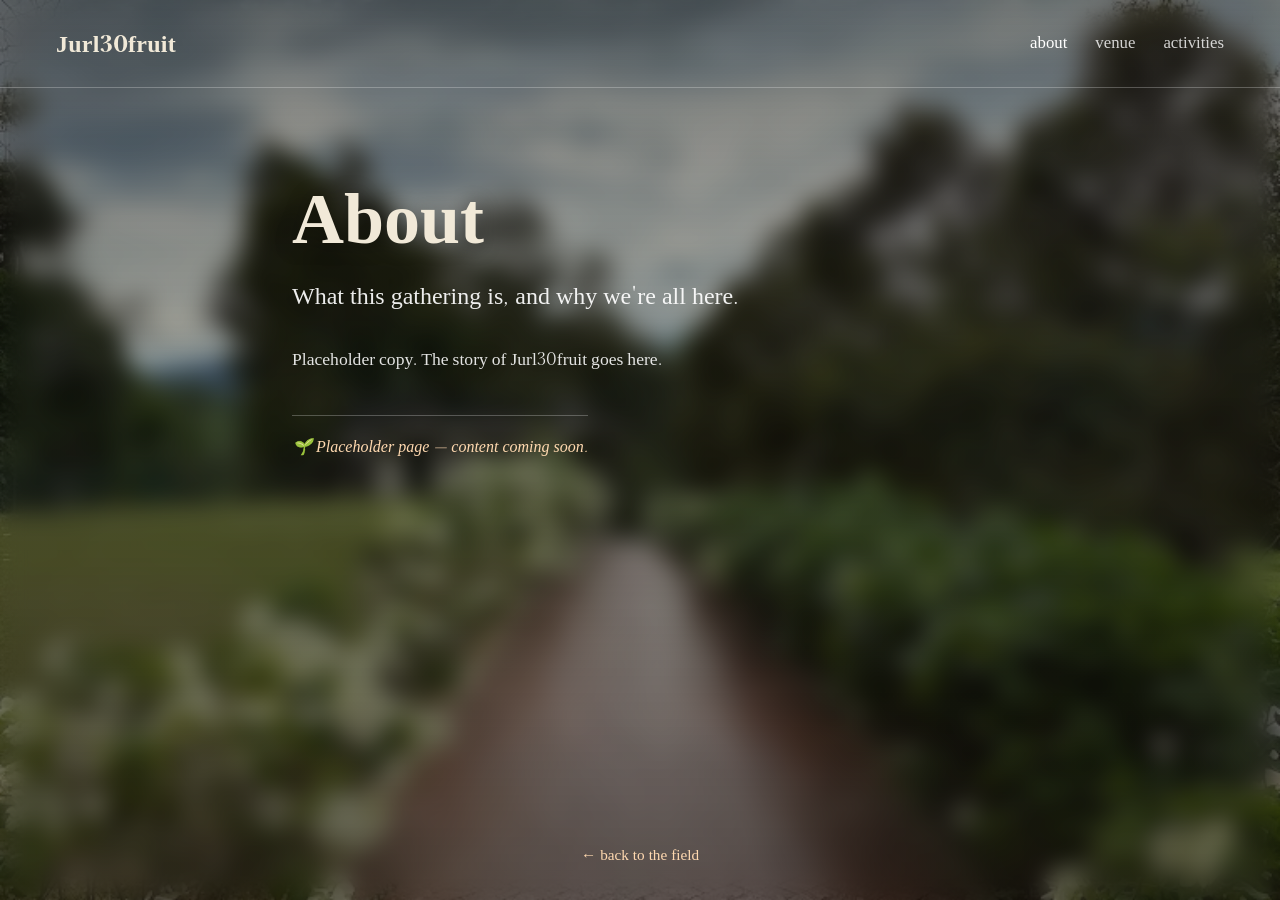
==== about.html @ a067084d "add bg" ====
<!doctype html>
<html lang="en">
<head>
  <meta charset="utf-8" />
  <meta name="viewport" content="width=device-width, initial-scale=1" />
  <title>About · Jurl30fruit</title>
  <link rel="stylesheet" href="styles.css" />
</head>
<body class="has-bg bg-about">
  <header class="topbar">
    <a class="brand" href="index.html">Jurl30fruit</a>
    <nav aria-label="Sections">
      <a href="about.html" aria-current="page">about</a>
      <a href="venue.html">venue</a>
      <a href="activities.html">activities</a>
    </nav>
  </header>
  <main class="page">
    <h1>About</h1>
    <p class="lead">What this gathering is, and why we're all here.</p>
    <p>Placeholder copy. The story of Jurl30fruit goes here.</p>
    <span class="placeholder-note">🌱 Placeholder page — content coming soon.</span>
  </main>
  <footer><a class="back-link" href="index.html">← back to the field</a></footer>
</body>
</html>
---- styles.css ----
/* ── Jurl30fruit ── a Wonderfruit parody ── */

/* The Wonderfruit display face: "than" (self-hosted from Adobe Typekit) */
@font-face {
  font-family: "than";
  src: url("fonts/than-200.woff2") format("woff2");
  font-weight: 200;
  font-style: normal;
  font-display: swap;
}
@font-face {
  font-family: "than";
  src: url("fonts/than-300.woff2") format("woff2");
  font-weight: 300;
  font-style: normal;
  font-display: swap;
}
@font-face {
  font-family: "than";
  src: url("fonts/than-400.woff2") format("woff2");
  font-weight: 400;
  font-style: normal;
  font-display: swap;
}
@font-face {
  font-family: "than";
  src: url("fonts/than-700.woff2") format("woff2");
  font-weight: 700;
  font-style: normal;
  font-display: swap;
}

:root {
  --sand: #f1e9d8;
  --sand-deep: #e7dcc4;
  --ink: #2a2620;
  --ink-soft: #5a5347;
  --accent: #c4452f;
  --line: rgba(42, 38, 32, 0.22);
}

* {
  box-sizing: border-box;
  margin: 0;
  padding: 0;
}

html {
  -webkit-font-smoothing: antialiased;
}

body {
  font-family: "than", Georgia, "Times New Roman", serif;
  background: var(--sand);
  background-image:
    radial-gradient(120% 90% at 50% -10%, var(--sand) 40%, var(--sand-deep) 100%);
  color: var(--ink);
  min-height: 100vh;
  display: flex;
  flex-direction: column;
  line-height: 1.5;
}

/* ── Full-page background image (set per page via body class) ── */
body.has-bg {
  background-size: cover;
  background-position: center;
  background-attachment: fixed;
  background-repeat: no-repeat;
  color: var(--sand);
}

/* Dark scrim so text stays legible over photos */
body.has-bg::before {
  content: "";
  position: fixed;
  inset: 0;
  background: linear-gradient(
    180deg,
    rgba(20, 16, 10, 0.55) 0%,
    rgba(20, 16, 10, 0.35) 40%,
    rgba(20, 16, 10, 0.6) 100%
  );
  backdrop-filter: blur(12px);
  -webkit-backdrop-filter: blur(12px);
  z-index: 0;
  pointer-events: none;
}

body.has-bg > * {
  position: relative;
  z-index: 1;
}

body.bg-index { background-image: url("images/index.jpg"); }
body.bg-about { background-image: url("images/about.jpg"); }
body.bg-venue { background-image: url("images/venue.jpg"); }
body.bg-activities { background-image: url("images/activities.jpg"); }

/* ── Header / nav (inner pages) ── */
.topbar {
  display: flex;
  align-items: center;
  justify-content: space-between;
  padding: 1.6rem clamp(1.25rem, 5vw, 3.5rem);
  border-bottom: 1px solid var(--line);
}

.topbar a.brand {
  font-weight: 700;
  font-size: 1.5rem;
  letter-spacing: 0.01em;
  color: var(--ink);
  text-decoration: none;
}

.topbar nav {
  display: flex;
  gap: clamp(0.6rem, 3vw, 1.75rem);
  font-weight: 400;
  font-size: 1.05rem;
}

.topbar nav a {
  color: var(--ink-soft);
  text-decoration: none;
  transition: color 0.2s ease;
}

.topbar nav a:hover,
.topbar nav a[aria-current="page"] {
  color: var(--accent);
}

/* ── Home hero ── */
.hero {
  flex: 1;
  display: flex;
  flex-direction: column;
  align-items: center;
  justify-content: center;
  text-align: center;
  padding: 2rem 1.25rem 4rem;
  gap: 2.4rem;
}

.hero .wordmark {
  font-weight: 700;
  font-size: clamp(3rem, 14vw, 9rem);
  line-height: 0.95;
  letter-spacing: -0.01em;
  margin: 0;
}

.hero .tagline {
  font-weight: 300;
  font-style: italic;
  font-size: clamp(1rem, 3vw, 1.4rem);
  color: var(--ink-soft);
  margin-top: -1.4rem;
  max-width: 32ch;
}

.btn-row {
  display: flex;
  flex-wrap: wrap;
  gap: 0.9rem;
  justify-content: center;
}

.btn {
  font-family: inherit;
  font-weight: 400;
  font-size: 1.15rem;
  letter-spacing: 0.02em;
  color: var(--ink);
  text-decoration: none;
  padding: 0.6rem 1.9rem;
  border: 1px solid var(--ink);
  border-radius: 999px;
  background: transparent;
  transition: background 0.2s ease, color 0.2s ease, transform 0.2s ease;
}

.btn:hover {
  background: var(--ink);
  color: var(--sand);
  transform: translateY(-2px);
}

/* ── Inner page content ── */
main.page {
  flex: 1;
  width: 100%;
  max-width: 760px;
  margin: 0 auto;
  padding: clamp(3rem, 9vw, 6rem) clamp(1.25rem, 5vw, 2rem);
}

main.page h1 {
  font-weight: 700;
  font-size: clamp(2.4rem, 8vw, 4.5rem);
  line-height: 1;
  margin-bottom: 1.4rem;
}

main.page .lead {
  font-weight: 300;
  font-size: clamp(1.15rem, 3vw, 1.5rem);
  color: var(--ink-soft);
  margin-bottom: 2rem;
}

main.page p {
  font-size: 1.1rem;
  margin-bottom: 1.1rem;
}

.placeholder-note {
  display: inline-block;
  margin-top: 1.5rem;
  font-style: italic;
  font-weight: 300;
  color: var(--accent);
  border-top: 1px solid var(--line);
  padding-top: 1.2rem;
}

/* ── Text/control overrides when sitting on a photo ── */
body.has-bg .topbar { border-bottom-color: rgba(255, 255, 255, 0.25); }
body.has-bg .topbar a.brand { color: var(--sand); }
body.has-bg .topbar nav a { color: rgba(255, 255, 255, 0.8); }
body.has-bg .topbar nav a:hover,
body.has-bg .topbar nav a[aria-current="page"] { color: #fff; }

body.has-bg .hero .wordmark { color: var(--sand); text-shadow: 0 2px 24px rgba(0, 0, 0, 0.45); }
body.has-bg .hero .tagline { color: rgba(255, 255, 255, 0.92); }

body.has-bg .btn { color: var(--sand); border-color: rgba(255, 255, 255, 0.85); }
body.has-bg .btn:hover { background: var(--sand); color: var(--ink); }

body.has-bg main.page h1 { color: var(--sand); text-shadow: 0 2px 20px rgba(0, 0, 0, 0.4); }
body.has-bg main.page .lead { color: rgba(255, 255, 255, 0.92); }
body.has-bg main.page p { color: rgba(255, 255, 255, 0.88); }
body.has-bg .placeholder-note { color: #ffd9b0; border-top-color: rgba(255, 255, 255, 0.25); }

body.has-bg footer { color: rgba(255, 255, 255, 0.8); }
body.has-bg .back-link { color: #ffd9b0; }

/* ── Footer ── */
footer {
  text-align: center;
  font-weight: 300;
  font-size: 0.95rem;
  color: var(--ink-soft);
  padding: 1.6rem 1.25rem 2rem;
}

.back-link {
  color: var(--accent);
  text-decoration: none;
}
.back-link:hover { text-decoration: underline; }
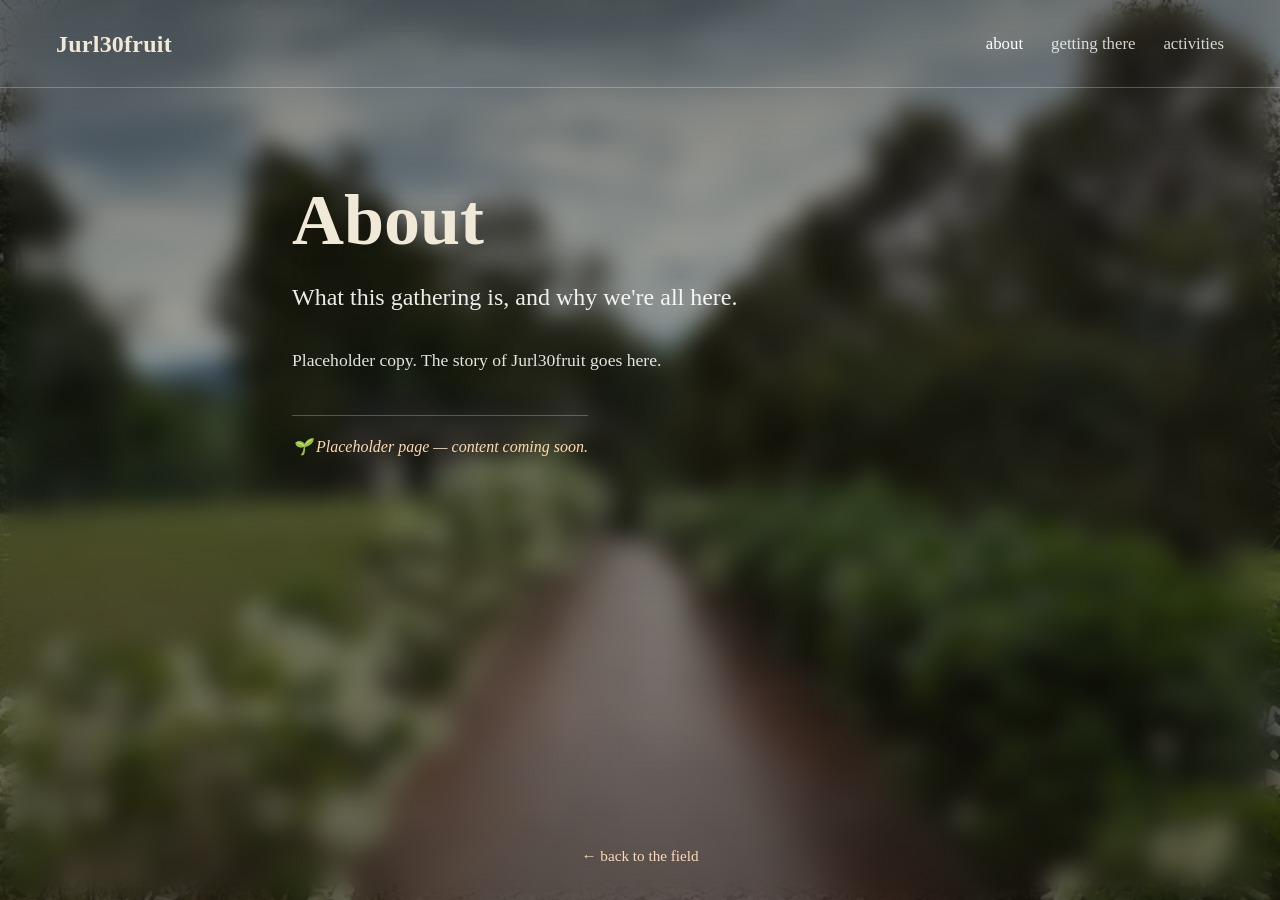
==== commit af5eed2a: "rename venue to "getting there"" ====
--- a/about.html
+++ b/about.html
@@ -11,7 +11,7 @@
     <a class="brand" href="index.html">Jurl30fruit</a>
     <nav aria-label="Sections">
       <a href="about.html" aria-current="page">about</a>
-      <a href="venue.html">venue</a>
+      <a href="venue.html">getting there</a>
       <a href="activities.html">activities</a>
     </nav>
   </header>
--- a/styles.css
+++ b/styles.css
@@ -50,7 +50,7 @@
 }
 
 body {
-  font-family: "than", Georgia, "Times New Roman", serif;
+  font-family: Georgia, "Times New Roman", serif;
   background: var(--sand);
   background-image:
     radial-gradient(120% 90% at 50% -10%, var(--sand) 40%, var(--sand-deep) 100%);
@@ -261,3 +261,13 @@
   text-decoration: none;
 }
 .back-link:hover { text-decoration: underline; }
+
+.disclaimer {
+  text-align: center;
+  font-weight: 300;
+  font-size: 0.8rem;
+  line-height: 1.5;
+  opacity: 0.65;
+  padding: 1.25rem;
+}
+body.has-bg .disclaimer { color: rgba(255, 255, 255, 0.75); }
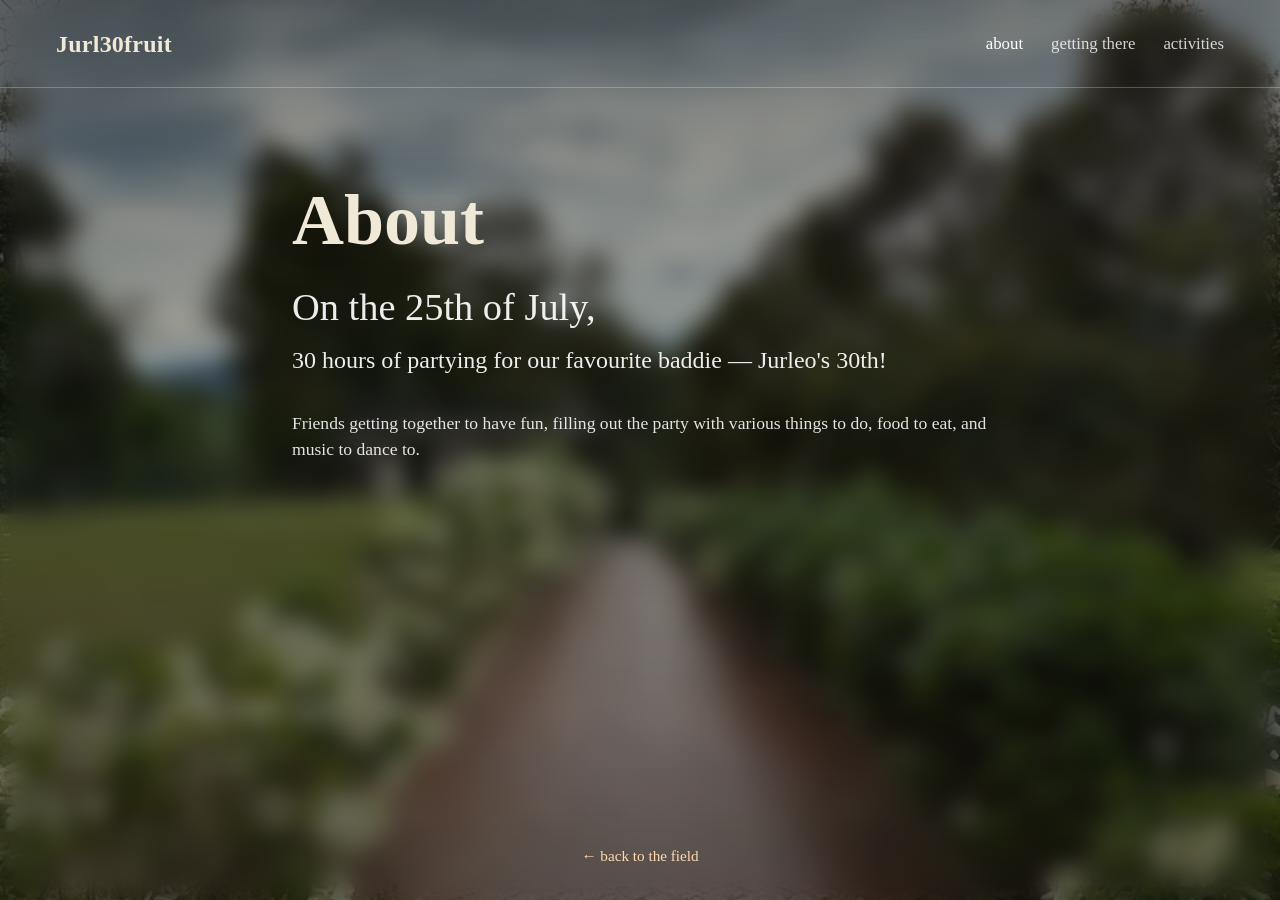
==== commit 9c76889e: "integrate copy-draft.md" ====
--- a/about.html
+++ b/about.html
@@ -17,9 +17,11 @@
   </header>
   <main class="page">
     <h1>About</h1>
-    <p class="lead">What this gathering is, and why we're all here.</p>
-    <p>Placeholder copy. The story of Jurl30fruit goes here.</p>
-    <span class="placeholder-note">🌱 Placeholder page — content coming soon.</span>
+    <p class="lead">
+      <span class="lead-big">On the 25th of July,</span>
+      30 hours of partying for our favourite baddie — Jurleo's 30th!
+    </p>
+    <p>Friends getting together to have fun, filling out the party with various things to do, food to eat, and music to dance to.</p>
   </main>
   <footer><a class="back-link" href="index.html">← back to the field</a></footer>
 </body>
--- a/styles.css
+++ b/styles.css
@@ -211,9 +211,64 @@
   margin-bottom: 2rem;
 }
 
+main.page .lead .lead-big {
+  display: block;
+  font-size: 1.6em;
+  font-weight: 400;
+  margin-bottom: 0.35rem;
+}
+
 main.page p {
   font-size: 1.1rem;
   margin-bottom: 1.1rem;
+}
+
+main.page ul {
+  font-size: 1.1rem;
+  margin: 0 0 1.1rem 1.4rem;
+}
+
+main.page ul ul {
+  margin: 0.4rem 0 0.4rem 1.4rem;
+  font-size: 0.97em;
+}
+
+main.page li {
+  margin-bottom: 0.5rem;
+}
+
+main.page a {
+  color: var(--accent);
+  text-decoration: underline;
+}
+
+.map-links {
+  display: flex;
+  flex-wrap: wrap;
+  gap: 1.5rem;
+  margin: 1.8rem 0 0.5rem;
+}
+
+.map-link {
+  display: inline-flex;
+  flex-direction: column;
+  align-items: center;
+  gap: 0.5rem;
+  text-decoration: none;
+  color: inherit;
+  font-weight: 300;
+  font-size: 0.95rem;
+  transition: transform 0.2s ease;
+}
+
+.map-link img {
+  display: block;
+  border-radius: 14px;
+  box-shadow: 0 4px 16px rgba(0, 0, 0, 0.3);
+}
+
+.map-link:hover {
+  transform: translateY(-3px);
 }
 
 .placeholder-note {
@@ -242,6 +297,8 @@
 body.has-bg main.page h1 { color: var(--sand); text-shadow: 0 2px 20px rgba(0, 0, 0, 0.4); }
 body.has-bg main.page .lead { color: rgba(255, 255, 255, 0.92); }
 body.has-bg main.page p { color: rgba(255, 255, 255, 0.88); }
+body.has-bg main.page ul { color: rgba(255, 255, 255, 0.88); }
+body.has-bg main.page a { color: #ffd9b0; }
 body.has-bg .placeholder-note { color: #ffd9b0; border-top-color: rgba(255, 255, 255, 0.25); }
 
 body.has-bg footer { color: rgba(255, 255, 255, 0.8); }
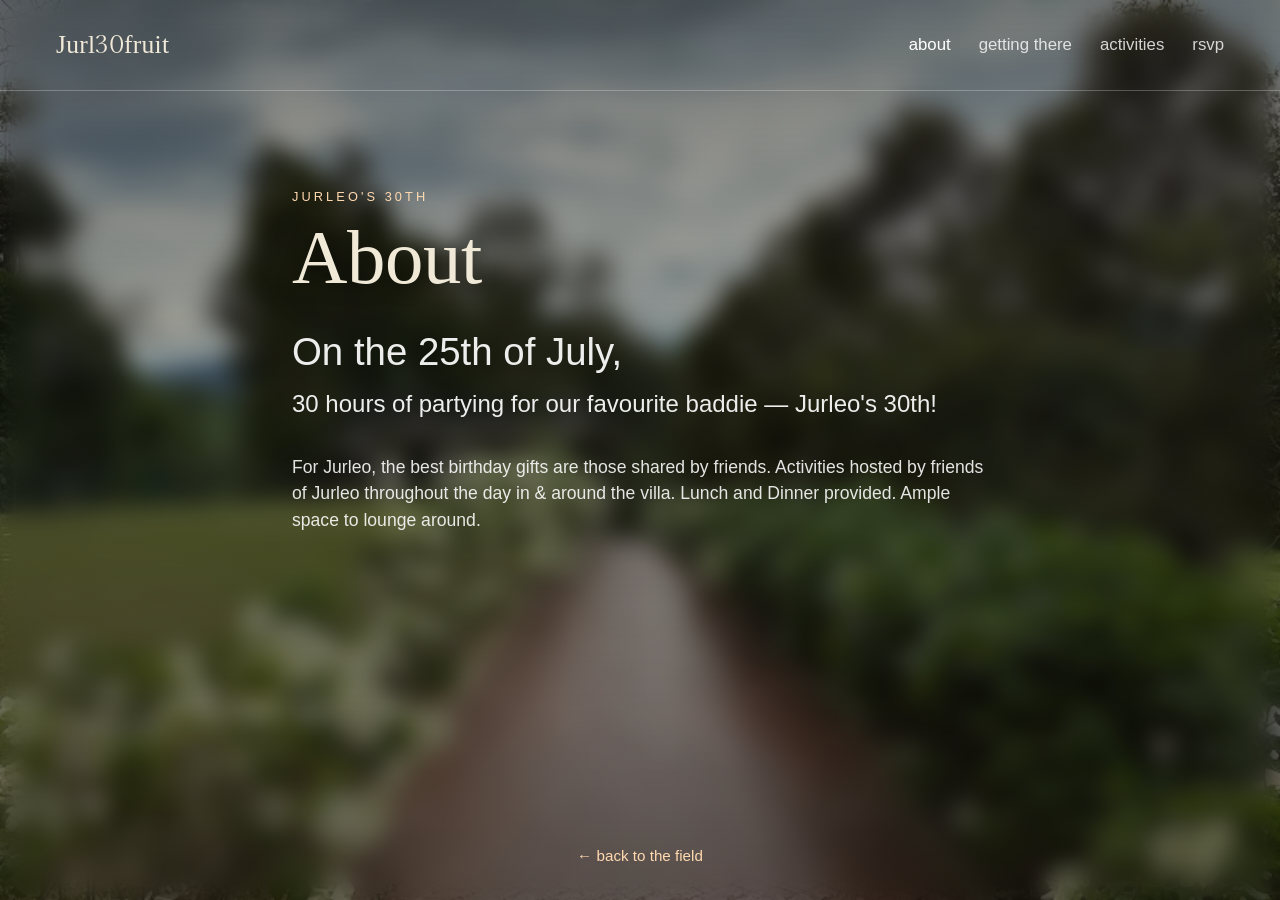
==== commit ecac24e2: "inserted copy-draft changes and updated layout" ====
--- a/about.html
+++ b/about.html
@@ -13,15 +13,17 @@
       <a href="about.html" aria-current="page">about</a>
       <a href="venue.html">getting there</a>
       <a href="activities.html">activities</a>
+      <a href="rsvp.html">rsvp</a>
     </nav>
   </header>
   <main class="page">
+    <span class="eyebrow">Jurleo's 30th</span>
     <h1>About</h1>
     <p class="lead">
       <span class="lead-big">On the 25th of July,</span>
       30 hours of partying for our favourite baddie — Jurleo's 30th!
     </p>
-    <p>Friends getting together to have fun, filling out the party with various things to do, food to eat, and music to dance to.</p>
+    <p>For Jurleo, the best birthday gifts are those shared by friends. Activities hosted by friends of Jurleo throughout the day in &amp; around the villa. Lunch and Dinner provided. Ample space to lounge around.</p>
   </main>
   <footer><a class="back-link" href="index.html">← back to the field</a></footer>
 </body>
--- a/styles.css
+++ b/styles.css
@@ -50,7 +50,7 @@
 }
 
 body {
-  font-family: Georgia, "Times New Roman", serif;
+  font-family: "Helvetica Neue", "Inter", -apple-system, BlinkMacSystemFont, "Segoe UI", Arial, sans-serif;
   background: var(--sand);
   background-image:
     radial-gradient(120% 90% at 50% -10%, var(--sand) 40%, var(--sand-deep) 100%);
@@ -96,6 +96,7 @@
 body.bg-about { background-image: url("images/about.jpg"); }
 body.bg-venue { background-image: url("images/venue.jpg"); }
 body.bg-activities { background-image: url("images/activities.jpg"); }
+body.bg-rsvp { background-image: url("images/unnamed-4.jpg"); }
 
 /* ── Header / nav (inner pages) ── */
 .topbar {
@@ -107,8 +108,9 @@
 }
 
 .topbar a.brand {
-  font-weight: 700;
-  font-size: 1.5rem;
+  font-family: "than", Georgia, serif;
+  font-weight: 400;
+  font-size: 1.6rem;
   letter-spacing: 0.01em;
   color: var(--ink);
   text-decoration: none;
@@ -130,6 +132,31 @@
 .topbar nav a:hover,
 .topbar nav a[aria-current="page"] {
   color: var(--accent);
+}
+
+/* On narrow screens, stack the nav under the brand so nothing overflows */
+@media (max-width: 540px) {
+  .topbar {
+    flex-direction: column;
+    align-items: flex-start;
+    gap: 0.6rem;
+    padding: 1.1rem clamp(1.25rem, 5vw, 3.5rem);
+  }
+
+  .topbar a.brand {
+    font-size: 1.3rem;
+  }
+
+  .topbar nav {
+    flex-wrap: wrap;
+    row-gap: 0.5rem;
+    gap: 1.1rem;
+    font-size: 0.95rem;
+  }
+
+  .topbar nav a {
+    white-space: nowrap;
+  }
 }
 
 /* ── Home hero ── */
@@ -145,20 +172,36 @@
 }
 
 .hero .wordmark {
-  font-weight: 700;
-  font-size: clamp(3rem, 14vw, 9rem);
-  line-height: 0.95;
-  letter-spacing: -0.01em;
+  font-family: "than", Georgia, serif;
+  font-weight: 400;
+  font-size: clamp(3.2rem, 15vw, 10rem);
+  line-height: 0.9;
+  letter-spacing: -0.005em;
   margin: 0;
 }
 
 .hero .tagline {
   font-weight: 300;
   font-style: italic;
-  font-size: clamp(1rem, 3vw, 1.4rem);
+  font-size: clamp(1.05rem, 3vw, 1.45rem);
   color: var(--ink-soft);
-  margin-top: -1.4rem;
-  max-width: 32ch;
+  margin-top: -1rem;
+  max-width: 34ch;
+}
+
+/* Small uppercase section label — the Wonderfruit "eyebrow" */
+.eyebrow {
+  display: block;
+  font-weight: 500;
+  font-size: 0.8rem;
+  text-transform: uppercase;
+  letter-spacing: 0.24em;
+  color: var(--accent);
+  margin-bottom: 1rem;
+}
+
+.hero .eyebrow {
+  margin-bottom: 1.6rem;
 }
 
 .btn-row {
@@ -198,10 +241,12 @@
 }
 
 main.page h1 {
-  font-weight: 700;
-  font-size: clamp(2.4rem, 8vw, 4.5rem);
-  line-height: 1;
-  margin-bottom: 1.4rem;
+  font-family: "than", Georgia, serif;
+  font-weight: 400;
+  font-size: clamp(2.6rem, 8vw, 4.8rem);
+  line-height: 0.98;
+  letter-spacing: -0.005em;
+  margin-bottom: 1.6rem;
 }
 
 main.page .lead {
@@ -237,6 +282,36 @@
   margin-bottom: 0.5rem;
 }
 
+/* ── Activities programme ── */
+.programme {
+  margin-top: 2.6rem;
+}
+
+.act {
+  padding: 1.8rem 0;
+  border-top: 1px solid var(--line);
+}
+
+.act:last-child {
+  border-bottom: 1px solid var(--line);
+}
+
+.act-title {
+  font-family: "than", Georgia, serif;
+  font-weight: 400;
+  font-size: clamp(1.7rem, 4.5vw, 2.4rem);
+  line-height: 1.05;
+  margin-bottom: 0.7rem;
+}
+
+.act p {
+  margin-bottom: 0.45rem;
+}
+
+.act p:last-child {
+  margin-bottom: 0;
+}
+
 main.page a {
   color: var(--accent);
   text-decoration: underline;
@@ -249,16 +324,22 @@
   margin: 1.8rem 0 0.5rem;
 }
 
-.map-link {
+main.page a.map-link,
+main.page a.map-link:hover {
   display: inline-flex;
   flex-direction: column;
   align-items: center;
-  gap: 0.5rem;
+  gap: 0.55rem;
   text-decoration: none;
   color: inherit;
-  font-weight: 300;
-  font-size: 0.95rem;
   transition: transform 0.2s ease;
+}
+
+.map-link span {
+  font-weight: 400;
+  font-size: 0.82rem;
+  text-transform: uppercase;
+  letter-spacing: 0.12em;
 }
 
 .map-link img {
@@ -279,6 +360,216 @@
   color: var(--accent);
   border-top: 1px solid var(--line);
   padding-top: 1.2rem;
+}
+
+/* ── RSVP form ── */
+.rsvp-form {
+  margin-top: 2rem;
+  display: flex;
+  flex-direction: column;
+  gap: 1.6rem;
+  max-width: 30rem;
+}
+
+.rsvp-form .field {
+  display: flex;
+  flex-direction: column;
+  gap: 0.5rem;
+  border: 0;
+}
+
+.rsvp-form label,
+.rsvp-form legend {
+  font-weight: 400;
+  font-size: 1.05rem;
+}
+
+.rsvp-form .optional {
+  font-weight: 300;
+  font-style: italic;
+  opacity: 0.75;
+}
+
+.rsvp-form input[type="text"],
+.rsvp-form input[type="number"],
+.rsvp-form textarea {
+  font-family: inherit;
+  font-size: 1.05rem;
+  color: var(--ink);
+  background: rgba(255, 255, 255, 0.92);
+  border: 1px solid transparent;
+  border-radius: 12px;
+  padding: 0.7rem 0.85rem;
+  width: 100%;
+  transition: border-color 0.2s ease, box-shadow 0.2s ease;
+}
+
+.rsvp-form textarea {
+  resize: vertical;
+}
+
+.rsvp-form input:focus,
+.rsvp-form textarea:focus {
+  outline: none;
+  border-color: var(--accent);
+  box-shadow: 0 0 0 3px rgba(196, 69, 47, 0.25);
+}
+
+.rsvp-form .radio-row {
+  display: flex;
+  flex-wrap: wrap;
+  gap: 0.8rem 1.5rem;
+}
+
+.rsvp-form .radio {
+  display: inline-flex;
+  align-items: center;
+  gap: 0.5rem;
+  font-weight: 300;
+  cursor: pointer;
+}
+
+.rsvp-form .radio input {
+  accent-color: var(--accent);
+  width: 1.05rem;
+  height: 1.05rem;
+}
+
+.rsvp-form input[type="file"] {
+  font-family: inherit;
+  font-size: 0.95rem;
+  color: inherit;
+}
+
+.rsvp-form input[type="file"]::file-selector-button {
+  font-family: inherit;
+  font-size: 0.95rem;
+  margin-right: 0.8rem;
+  padding: 0.5rem 1.1rem;
+  border: 1px solid var(--ink);
+  border-radius: 999px;
+  background: transparent;
+  color: var(--ink);
+  cursor: pointer;
+  transition: background 0.2s ease, color 0.2s ease;
+}
+
+.rsvp-form input[type="file"]::file-selector-button:hover {
+  background: var(--ink);
+  color: var(--sand);
+}
+
+.rsvp-form .field-hint {
+  font-size: 0.85rem;
+  font-weight: 300;
+  opacity: 0.75;
+  margin: 0;
+}
+
+.rsvp-form .btn {
+  align-self: flex-start;
+  cursor: pointer;
+}
+
+.rsvp-form .btn:disabled {
+  opacity: 0.6;
+  cursor: default;
+  transform: none;
+}
+
+/* Payment details block */
+.pay-details {
+  background: rgba(255, 255, 255, 0.1);
+  border: 1px solid rgba(255, 255, 255, 0.25);
+  border-radius: 16px;
+  padding: 1.4rem 1.5rem;
+}
+
+.pay-details h2 {
+  font-weight: 700;
+  font-size: 1.3rem;
+  margin-bottom: 0.6rem;
+}
+
+.pay-details p {
+  font-size: 1rem;
+  margin-bottom: 0.6rem;
+}
+
+.pay-grid {
+  display: flex;
+  flex-wrap: wrap;
+  align-items: center;
+  gap: 1.5rem;
+  margin-top: 1rem;
+}
+
+.pay-qr {
+  margin: 0;
+  text-align: center;
+}
+
+.pay-qr img {
+  display: block;
+  width: 180px;
+  height: 180px;
+  border-radius: 12px;
+  background: #fff;
+  padding: 8px;
+  box-shadow: 0 4px 16px rgba(0, 0, 0, 0.3);
+}
+
+.pay-qr figcaption {
+  font-size: 0.85rem;
+  font-weight: 300;
+  opacity: 0.8;
+  margin-top: 0.5rem;
+}
+
+.pay-id .pay-label {
+  font-size: 0.85rem;
+  font-weight: 300;
+  text-transform: uppercase;
+  letter-spacing: 0.08em;
+  opacity: 0.75;
+  margin-bottom: 0.2rem;
+}
+
+.pay-id .pay-number {
+  font-size: 1.4rem;
+  font-weight: 400;
+  margin-bottom: 0.4rem;
+}
+
+.pay-id .pay-name {
+  font-size: 0.95rem;
+  font-weight: 300;
+  margin-bottom: 0;
+}
+
+.form-status {
+  font-weight: 300;
+  font-size: 1rem;
+  min-height: 1.2em;
+  margin: 0;
+}
+.form-status.is-success { color: #7ad08a; }
+.form-status.is-error { color: #ff9b8a; }
+
+/* On a photo background the labels/hints need to be light */
+body.has-bg .rsvp-form label,
+body.has-bg .rsvp-form legend,
+body.has-bg .rsvp-form .radio,
+body.has-bg .rsvp-form input[type="file"] {
+  color: var(--sand);
+}
+body.has-bg .rsvp-form input[type="file"]::file-selector-button {
+  color: var(--sand);
+  border-color: rgba(255, 255, 255, 0.85);
+}
+body.has-bg .rsvp-form input[type="file"]::file-selector-button:hover {
+  background: var(--sand);
+  color: var(--ink);
 }
 
 /* ── Text/control overrides when sitting on a photo ── */
@@ -295,10 +586,14 @@
 body.has-bg .btn:hover { background: var(--sand); color: var(--ink); }
 
 body.has-bg main.page h1 { color: var(--sand); text-shadow: 0 2px 20px rgba(0, 0, 0, 0.4); }
+body.has-bg .eyebrow { color: #ffd9b0; }
+body.has-bg .act { border-color: rgba(255, 255, 255, 0.22); }
+body.has-bg .act-title { color: var(--sand); }
 body.has-bg main.page .lead { color: rgba(255, 255, 255, 0.92); }
 body.has-bg main.page p { color: rgba(255, 255, 255, 0.88); }
 body.has-bg main.page ul { color: rgba(255, 255, 255, 0.88); }
 body.has-bg main.page a { color: #ffd9b0; }
+body.has-bg main.page a.map-link { color: rgba(255, 255, 255, 0.9); }
 body.has-bg .placeholder-note { color: #ffd9b0; border-top-color: rgba(255, 255, 255, 0.25); }
 
 body.has-bg footer { color: rgba(255, 255, 255, 0.8); }
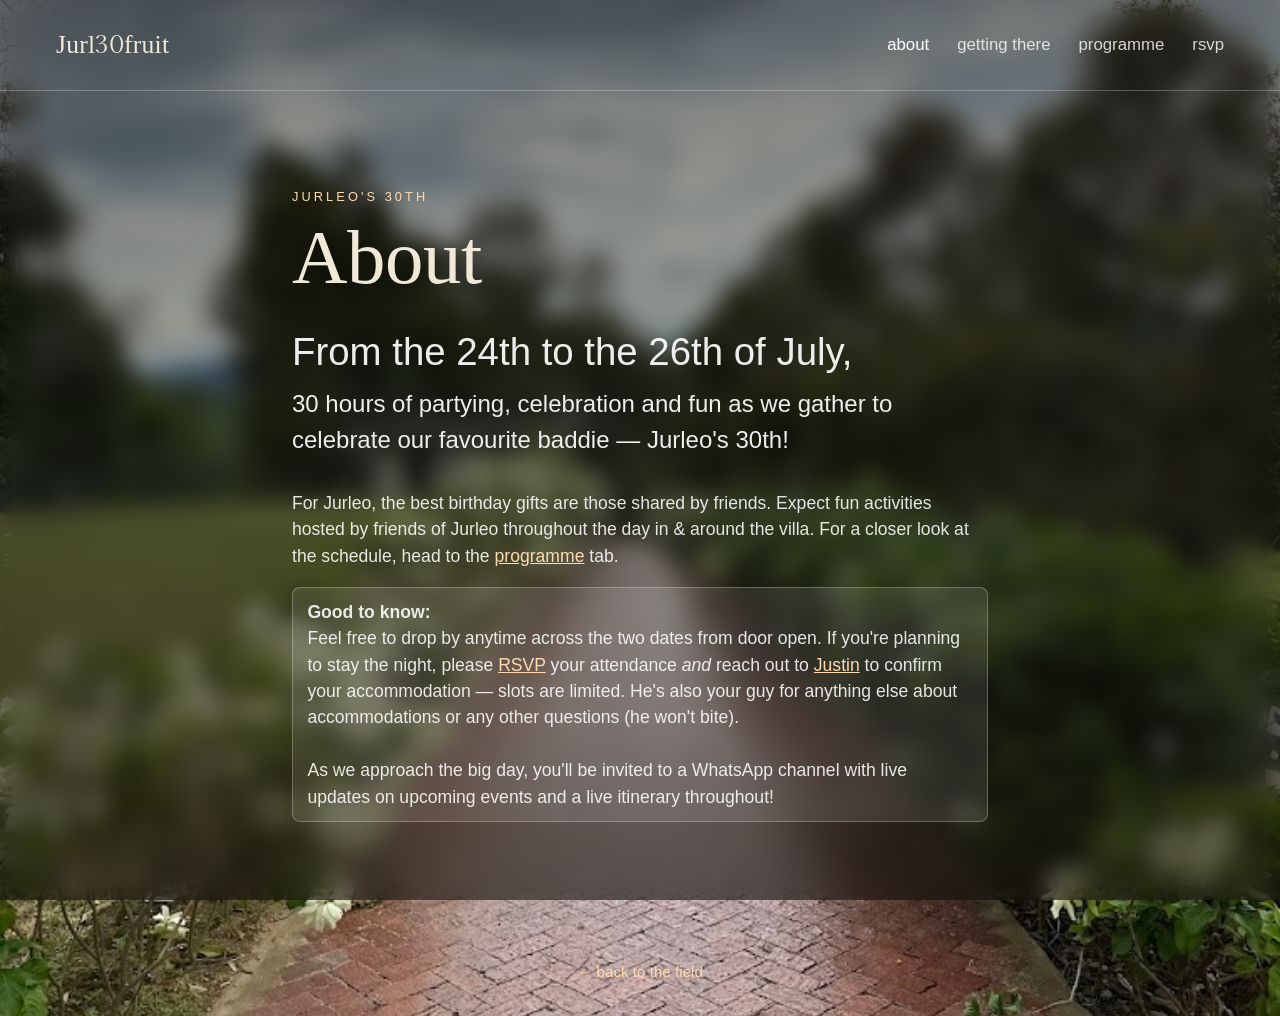
==== commit fec805bf: "implement new copy" ====
--- a/about.html
+++ b/about.html
@@ -12,7 +12,7 @@
     <nav aria-label="Sections">
       <a href="about.html" aria-current="page">about</a>
       <a href="venue.html">getting there</a>
-      <a href="activities.html">activities</a>
+      <a href="programme.html">programme</a>
       <a href="rsvp.html">rsvp</a>
     </nav>
   </header>
@@ -20,10 +20,15 @@
     <span class="eyebrow">Jurleo's 30th</span>
     <h1>About</h1>
     <p class="lead">
-      <span class="lead-big">On the 25th of July,</span>
-      30 hours of partying for our favourite baddie — Jurleo's 30th!
+      <span class="lead-big">From the 24th to the 26th of July,</span>
+      30 hours of partying, celebration and fun as we gather to celebrate our favourite baddie — Jurleo's 30th!
     </p>
-    <p>For Jurleo, the best birthday gifts are those shared by friends. Activities hosted by friends of Jurleo throughout the day in &amp; around the villa. Lunch and Dinner provided. Ample space to lounge around.</p>
+    <p>For Jurleo, the best birthday gifts are those shared by friends. Expect fun activities hosted by friends of Jurleo throughout the day in &amp; around the villa. For a closer look at the schedule, head to the <a href="programme.html">programme</a> tab.</p>
+    <p class="info-note">
+      <strong>Good to know:</strong><br />
+      Feel free to drop by anytime across the two dates from door open. If you're planning to stay the night, please <a href="rsvp.html">RSVP</a> your attendance <em>and</em> reach out to <a href="https://wa.me/60163012281" target="_blank" rel="noopener noreferrer">Justin</a> to confirm your accommodation — slots are limited. He's also your guy for anything else about accommodations or any other questions (he won't bite).<br /><br />
+      As we approach the big day, you'll be invited to a WhatsApp channel with live updates on upcoming events and a live itinerary throughout!
+    </p>
   </main>
   <footer><a class="back-link" href="index.html">← back to the field</a></footer>
 </body>
--- a/styles.css
+++ b/styles.css
@@ -87,16 +87,26 @@
   pointer-events: none;
 }
 
+/* The venue photo is bright/low-contrast — darken its scrim a little more */
+body.bg-venue::before {
+  background: linear-gradient(
+    180deg,
+    rgba(20, 16, 10, 0.68) 0%,
+    rgba(20, 16, 10, 0.52) 40%,
+    rgba(20, 16, 10, 0.72) 100%
+  );
+}
+
 body.has-bg > * {
   position: relative;
   z-index: 1;
 }
 
-body.bg-index { background-image: url("images/index.jpg"); }
+body.bg-index { background-image: url("images/index.png"); }
 body.bg-about { background-image: url("images/about.jpg"); }
 body.bg-venue { background-image: url("images/venue.jpg"); }
-body.bg-activities { background-image: url("images/activities.jpg"); }
-body.bg-rsvp { background-image: url("images/unnamed-4.jpg"); }
+body.bg-programme { background-image: url("images/programme.jpg"); }
+body.bg-rsvp { background-image: url("images/rsvp.jpg"); }
 
 /* ── Header / nav (inner pages) ── */
 .topbar {
@@ -282,7 +292,7 @@
   margin-bottom: 0.5rem;
 }
 
-/* ── Activities programme ── */
+/* ── Programme ── */
 .programme {
   margin-top: 2.6rem;
 }
@@ -301,8 +311,18 @@
   font-weight: 400;
   font-size: clamp(1.7rem, 4.5vw, 2.4rem);
   line-height: 1.05;
-  margin-bottom: 0.7rem;
-}
+  margin-bottom: 0.3rem;
+}
+
+.act-sub {
+  font-weight: 500;
+  font-size: 0.8rem;
+  text-transform: uppercase;
+  letter-spacing: 0.16em;
+  color: var(--accent);
+  margin-bottom: 0.9rem;
+}
+body.has-bg .act-sub { color: #ffd9b0; }
 
 .act p {
   margin-bottom: 0.45rem;
@@ -391,6 +411,7 @@
 }
 
 .rsvp-form input[type="text"],
+.rsvp-form input[type="tel"],
 .rsvp-form input[type="number"],
 .rsvp-form textarea {
   font-family: inherit;
@@ -421,6 +442,45 @@
   gap: 0.8rem 1.5rem;
 }
 
+.rsvp-form .radio-col {
+  display: flex;
+  flex-direction: column;
+  gap: 0.7rem;
+}
+
+.stayover-note {
+  margin-top: 0.9rem;
+  padding: 0.7rem 0.9rem;
+  font-weight: 700;
+  background: rgba(196, 69, 47, 0.18);
+  border: 1px solid var(--accent);
+  border-radius: 8px;
+}
+.stayover-note[hidden] { display: none; }
+body.has-bg .stayover-note {
+  color: #ffd2c7;
+  background: rgba(196, 69, 47, 0.35);
+  border-color: #ff8e7a;
+}
+
+.info-note {
+  padding: 0.7rem 0.9rem;
+  font-weight: 300;
+  background: rgba(255, 255, 255, 0.1);
+  border: 1px solid rgba(255, 255, 255, 0.25);
+  border-radius: 8px;
+}
+
+.info-note strong {
+  font-weight: 700;
+}
+
+.pay-breakdown {
+  font-weight: 300;
+  opacity: 0.8;
+  white-space: nowrap;
+}
+
 .rsvp-form .radio {
   display: inline-flex;
   align-items: center;
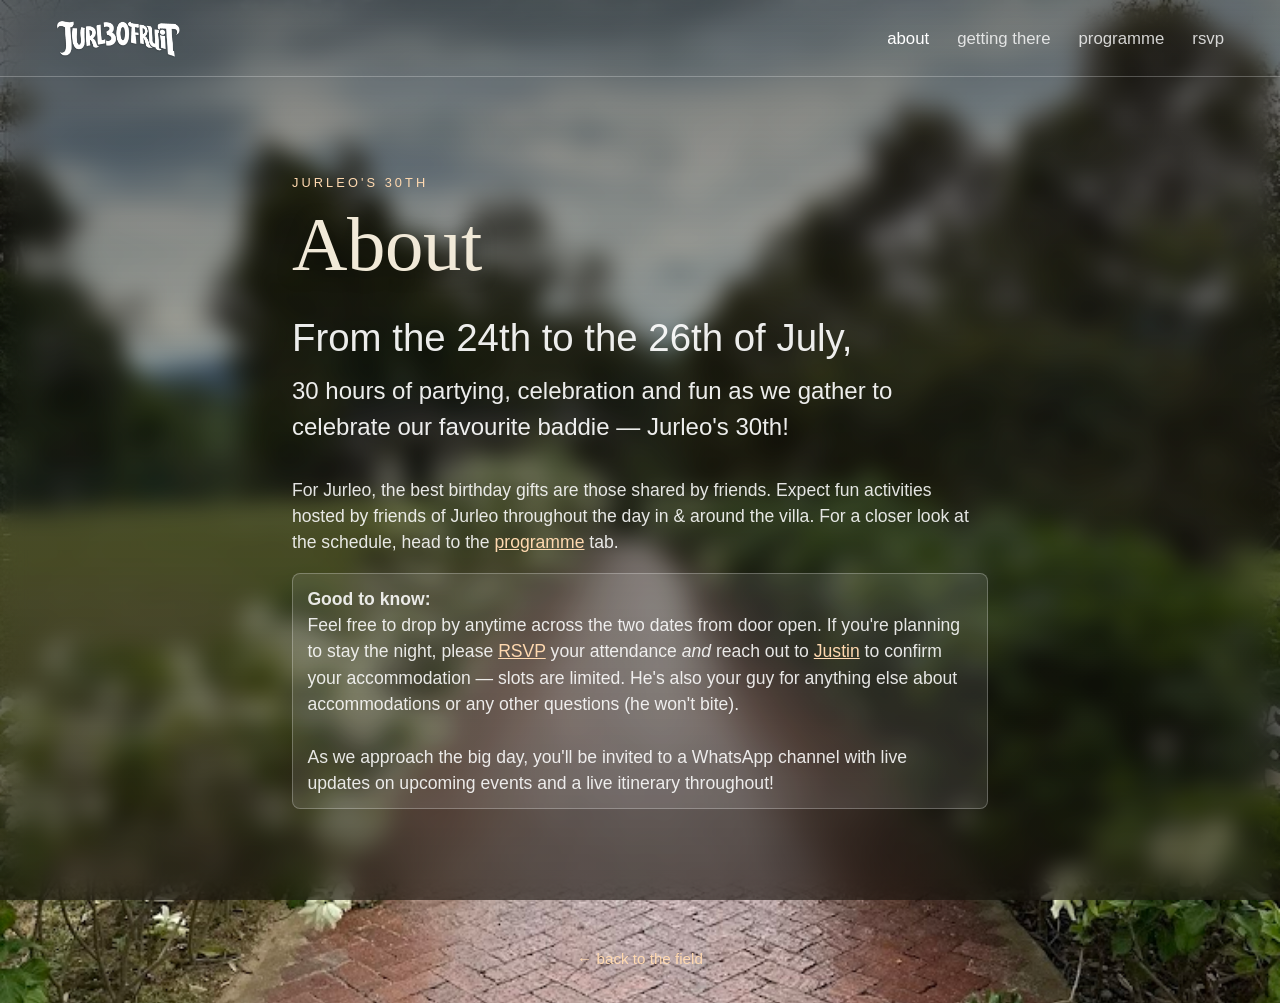
==== commit 160576fa: "updated logo" ====
--- a/about.html
+++ b/about.html
@@ -8,7 +8,7 @@
 </head>
 <body class="has-bg bg-about">
   <header class="topbar">
-    <a class="brand" href="index.html">Jurl30fruit</a>
+    <a class="brand" href="index.html"><img src="images/v1_logo.png" alt="Jurl30fruit" /></a>
     <nav aria-label="Sections">
       <a href="about.html" aria-current="page">about</a>
       <a href="venue.html">getting there</a>
--- a/styles.css
+++ b/styles.css
@@ -126,6 +126,13 @@
   text-decoration: none;
 }
 
+.topbar a.brand img {
+  display: block;
+  height: 2.5rem;
+  width: auto;
+  margin: -1rem 0;
+}
+
 .topbar nav {
   display: flex;
   gap: clamp(0.6rem, 3vw, 1.75rem);
@@ -157,6 +164,11 @@
     font-size: 1.3rem;
   }
 
+  .topbar a.brand img {
+    height: 2.2rem;
+    margin: -0.6rem 0;
+  }
+
   .topbar nav {
     flex-wrap: wrap;
     row-gap: 0.5rem;
@@ -188,6 +200,13 @@
   line-height: 0.9;
   letter-spacing: -0.005em;
   margin: 0;
+}
+
+.hero .wordmark img {
+  display: block;
+  width: clamp(18rem, 60vw, 40rem);
+  max-width: 100%;
+  height: auto;
 }
 
 .hero .tagline {
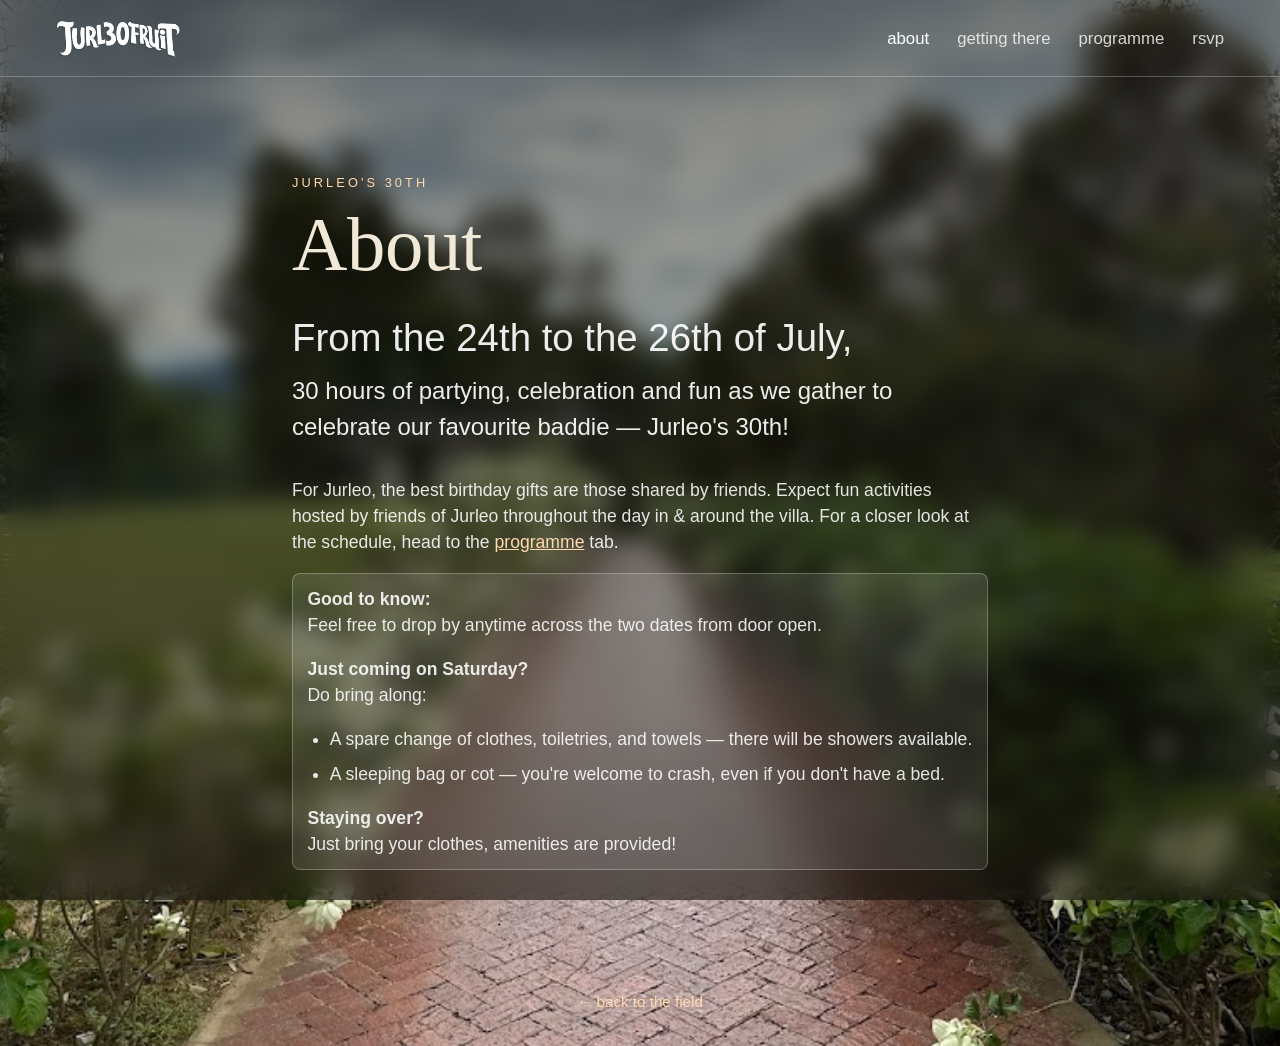
==== commit 4d393606: "updated Good to know" ====
--- a/about.html
+++ b/about.html
@@ -24,11 +24,24 @@
       30 hours of partying, celebration and fun as we gather to celebrate our favourite baddie — Jurleo's 30th!
     </p>
     <p>For Jurleo, the best birthday gifts are those shared by friends. Expect fun activities hosted by friends of Jurleo throughout the day in &amp; around the villa. For a closer look at the schedule, head to the <a href="programme.html">programme</a> tab.</p>
-    <p class="info-note">
-      <strong>Good to know:</strong><br />
-      Feel free to drop by anytime across the two dates from door open. If you're planning to stay the night, please <a href="rsvp.html">RSVP</a> your attendance <em>and</em> reach out to <a href="https://wa.me/60163012281" target="_blank" rel="noopener noreferrer">Justin</a> to confirm your accommodation — slots are limited. He's also your guy for anything else about accommodations or any other questions (he won't bite).<br /><br />
-      As we approach the big day, you'll be invited to a WhatsApp channel with live updates on upcoming events and a live itinerary throughout!
-    </p>
+    <div class="info-note">
+      <p>
+        <strong>Good to know:</strong><br />
+        Feel free to drop by anytime across the two dates from door open.
+      </p>
+      <p>
+        <strong>Just coming on Saturday?</strong><br />
+        Do bring along:
+      </p>
+      <ul>
+        <li>A spare change of clothes, toiletries, and towels — there will be showers available.</li>
+        <li>A sleeping bag or cot — you're welcome to crash, even if you don't have a bed.</li>
+      </ul>
+      <p>
+        <strong>Staying over?</strong><br />
+        Just bring your clothes, amenities are provided!
+      </p>
+    </div>
   </main>
   <footer><a class="back-link" href="index.html">← back to the field</a></footer>
 </body>
--- a/styles.css
+++ b/styles.css
@@ -494,6 +494,14 @@
   font-weight: 700;
 }
 
+.info-note > :first-child {
+  margin-top: 0;
+}
+
+.info-note > :last-child {
+  margin-bottom: 0;
+}
+
 .pay-breakdown {
   font-weight: 300;
   opacity: 0.8;
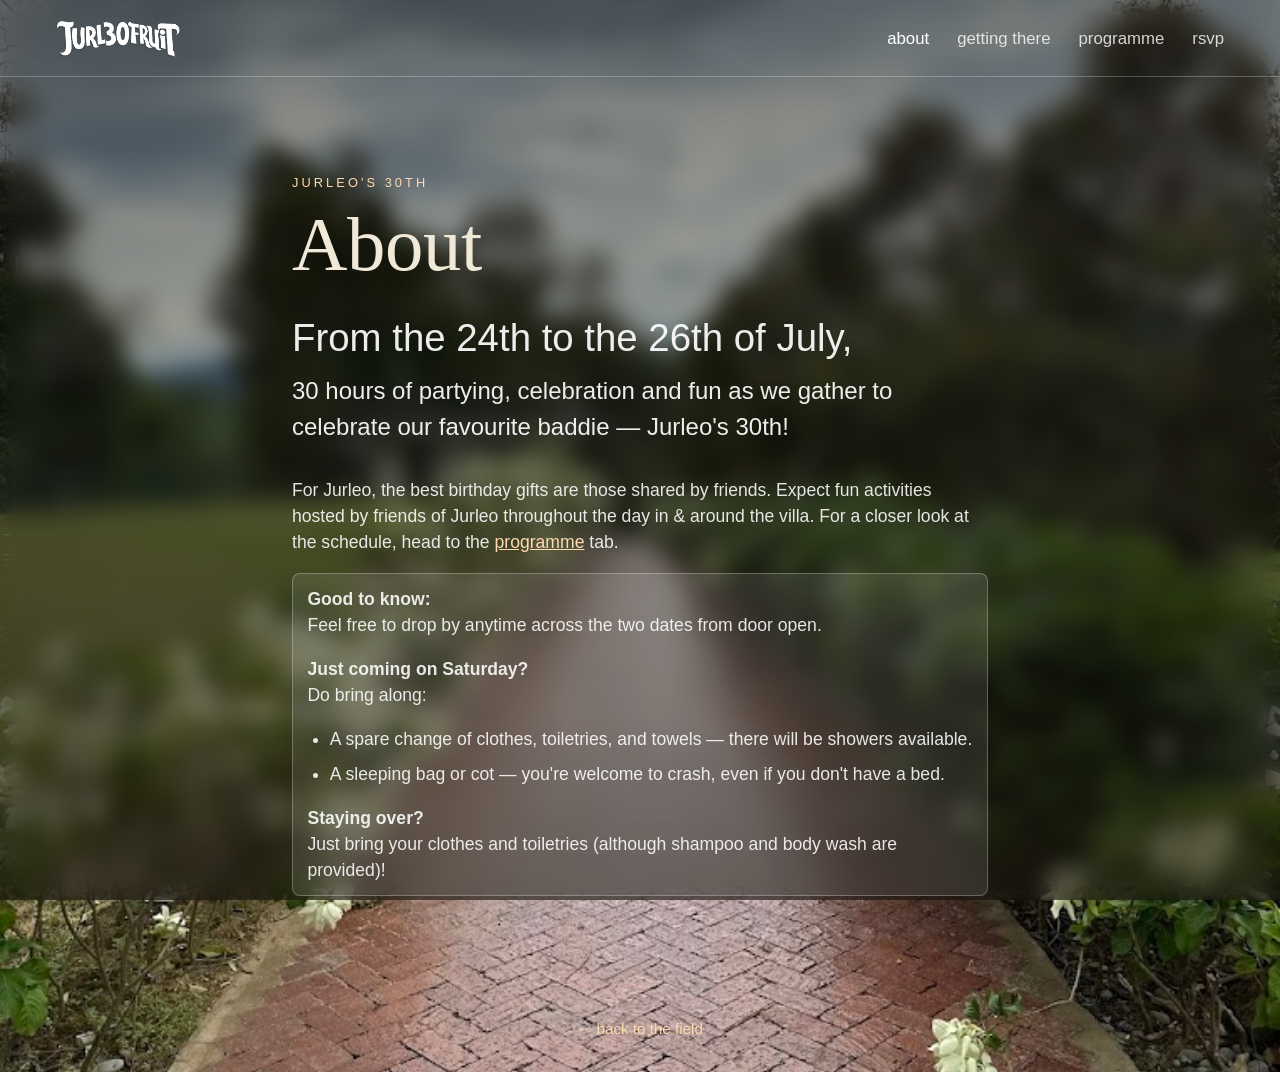
==== commit fccb5814: "clarified staying over good to know" ====
--- a/about.html
+++ b/about.html
@@ -39,7 +39,7 @@
       </ul>
       <p>
         <strong>Staying over?</strong><br />
-        Just bring your clothes, amenities are provided!
+        Just bring your clothes and toiletries (although shampoo and body wash are provided)!
       </p>
     </div>
   </main>
